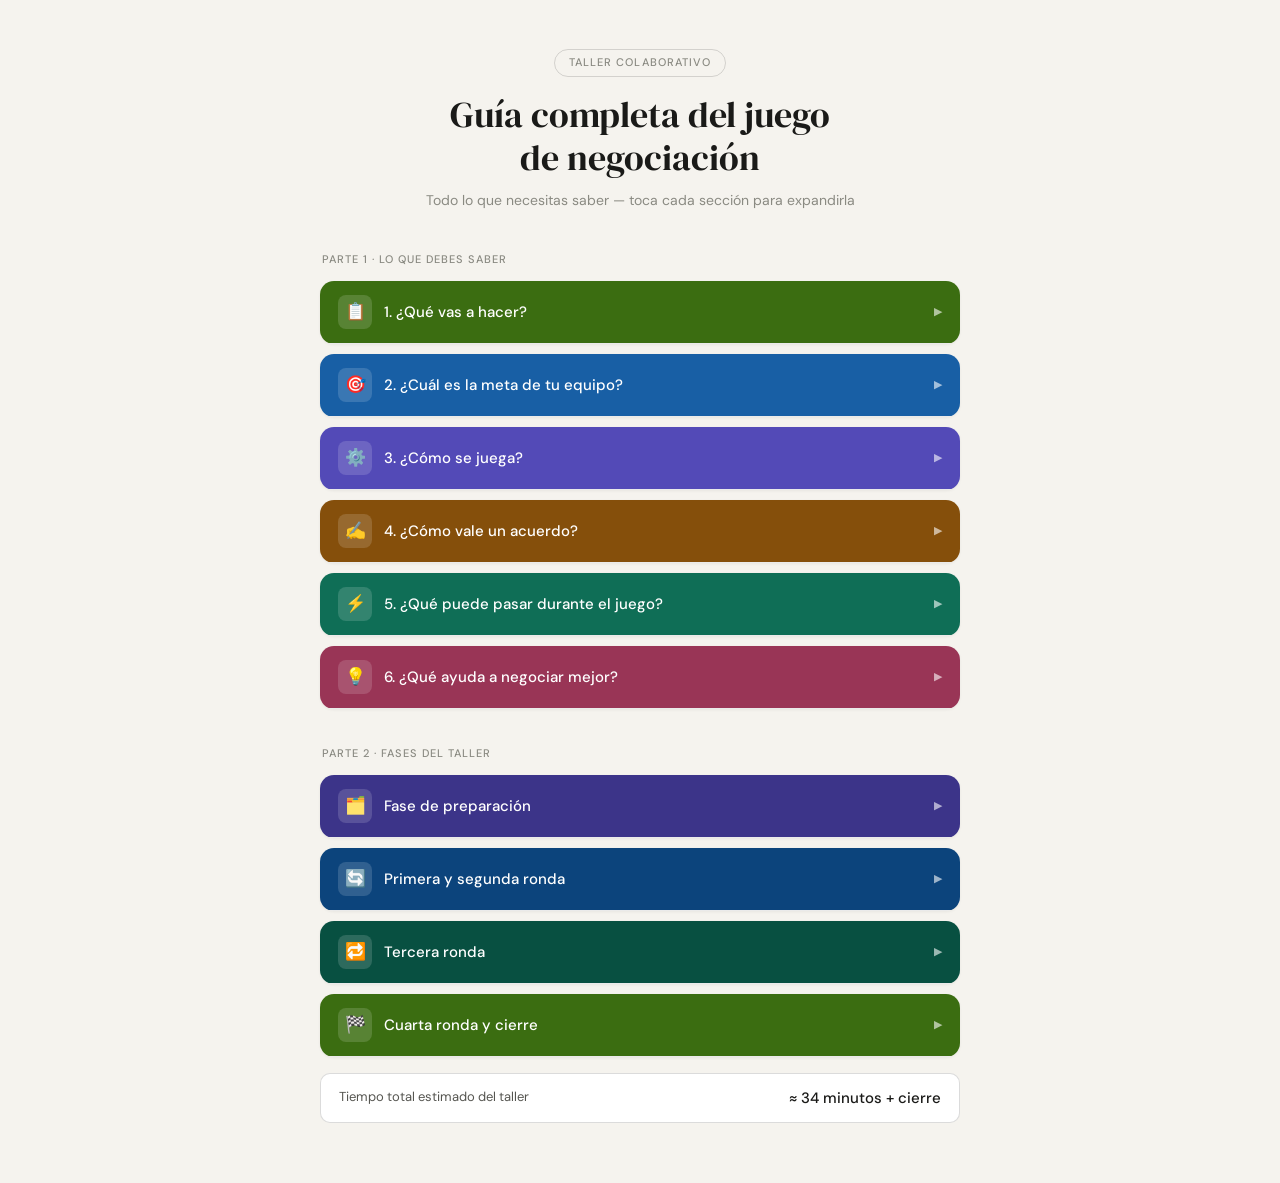
==== index.html @ 344750a6 "Initial commit" ====
<!DOCTYPE html>
<html lang="es">
<head>
  <meta charset="UTF-8" />
  <meta name="viewport" content="width=device-width, initial-scale=1.0" />
  <title>Guía de Negociación Colaborativa</title>
  <link rel="stylesheet" href="style.css" />
</head>
<body>

  <div class="wrap">

    <div class="header">
      <div class="header-tag">Taller colaborativo</div>
      <h1>Guía completa del juego<br>de negociación</h1>
      <p>Todo lo que necesitas saber — toca cada sección para expandirla</p>
    </div>

    <!-- PARTE 1 -->
    <div class="section-label">Parte 1 · Lo que debes saber</div>

    <div class="block b1">
      <div class="block-header" onclick="toggle(this)">
        <div class="icon">📋</div>
        <div class="block-title">1. ¿Qué vas a hacer?</div>
        <div class="chevron">▶</div>
      </div>
      <div class="block-body">
        <ul>
          <li>Trabajas en equipo. Cada equipo tiene <strong>un proyecto propio</strong>.</li>
          <li>Tu proyecto necesita <strong>fichas específicas</strong> para completarse.</li>
          <li>Tu misión es <strong>negociar bien</strong> para conseguir las fichas que te faltan.</li>
        </ul>
        <div class="note">Antes de salir a negociar, revisa bien tu hoja: qué proyecto tienes, qué fichas tienes, cuáles te faltan y cuáles podrías ofrecer.</div>
      </div>
    </div>

    <div class="block b2">
      <div class="block-header" onclick="toggle(this)">
        <div class="icon">🎯</div>
        <div class="block-title">2. ¿Cuál es la meta de tu equipo?</div>
        <div class="chevron">▶</div>
      </div>
      <div class="block-body">
        <ul>
          <li>Juntar el número de fichas correctas que tu equipo necesita.</li>
          <li>Según cuántas fichas correctas tengas, puedes pedir:</li>
        </ul>
        <div class="badge-row">
          <span class="badge badge-amber">Confianza — etapa intermedia</span>
          <span class="badge badge-green">Aprobación — proyecto ejecutado</span>
        </div>
        <div class="note">Tu equipo sabe internamente cuántas fichas necesita para cada nivel. No se lo digas a otros grupos si no es necesario.</div>
      </div>
    </div>

    <div class="block b3">
      <div class="block-header" onclick="toggle(this)">
        <div class="icon">⚙️</div>
        <div class="block-title">3. ¿Cómo se juega?</div>
        <div class="chevron">▶</div>
      </div>
      <div class="block-body">
        <ul>
          <li>Solo <strong>2 personas por equipo</strong> pueden salir a negociar con otros grupos.</li>
          <li>Los demás se quedan en la mesa analizando: qué falta, qué conviene ofrecer, qué cuidar.</li>
          <li>Pueden cambiar fichas, hacer acuerdos con uno o más equipos, rechazar propuestas y volver a negociar.</li>
          <li><strong>No se puede</strong> quitar fichas sin acuerdo, ni reunir a todos los grupos a la vez.</li>
        </ul>
      </div>
    </div>

    <div class="block b4">
      <div class="block-header" onclick="toggle(this)">
        <div class="icon">✍️</div>
        <div class="block-title">4. ¿Cómo vale un acuerdo?</div>
        <div class="chevron">▶</div>
      </div>
      <div class="block-body">
        <ul>
          <li>Un acuerdo solo vale si está <strong>escrito en la tarjeta de acuerdo</strong>.</li>
          <li>La tarjeta debe decir: qué da un grupo, qué da el otro, y llevar la <strong>firma de ambos</strong>.</li>
          <li>Si no está escrito y firmado, <strong>no tiene validez</strong>.</li>
        </ul>
        <div class="note">Las tarjetas de acuerdo ya están impresas. Úsalas para registrar cada intercambio.</div>
      </div>
    </div>

    <div class="block b5">
      <div class="block-header" onclick="toggle(this)">
        <div class="icon">⚡</div>
        <div class="block-title">5. ¿Qué puede pasar durante el juego?</div>
        <div class="chevron">▶</div>
      </div>
      <div class="block-body">
        <ul>
          <li>Pueden aparecer <strong>eventos inesperados</strong> que afectan a los equipos.</li>
          <li>Algunos eventos <strong>suman fichas</strong>, otros <strong>las quitan</strong>.</li>
          <li>Cuando ocurra un evento, el moderador lo anunciará y deberán adaptarse.</li>
        </ul>
        <div class="note">Los eventos son parte del juego. Mantén la calma y reajusta tu estrategia cuando aparezcan.</div>
      </div>
    </div>

    <div class="block b6">
      <div class="block-header" onclick="toggle(this)">
        <div class="icon">💡</div>
        <div class="block-title">6. ¿Qué ayuda a negociar mejor?</div>
        <div class="chevron">▶</div>
      </div>
      <div class="block-body">
        <ul>
          <li><strong>Escuchar bien</strong> antes de hablar.</li>
          <li><strong>Pensar antes de negociar</strong>: ¿qué necesitas realmente? ¿qué puedes ofrecer?</li>
          <li>Ofrecer algo que le <strong>sirva al otro equipo</strong>, no solo lo que te sobra.</li>
          <li>Cuidar tus recursos más valiosos — no todo debe entregarse rápido.</li>
          <li>Buscar acuerdos donde <strong>ambos ganen</strong>.</li>
          <li>Pensar no solo en tu proyecto, sino en <strong>algo más grande</strong>.</li>
        </ul>
        <div class="note">Una buena negociación abre alianzas. Una mala puede dejarte sin fuerza justo cuando más la necesitas.</div>
      </div>
    </div>

    <!-- PARTE 2 -->
    <div class="section-label top-gap">Parte 2 · Fases del taller</div>

    <div class="block f1">
      <div class="block-header" onclick="toggle(this)">
        <div class="icon">🗂️</div>
        <div class="block-title">Fase de preparación</div>
        <div class="chevron">▶</div>
      </div>
      <div class="block-body">
        <div class="timeline">
          <div class="step step-prep">
            <div class="step-dot"></div>
            <div class="step-row"><span class="step-name">Paso 1 · Lectura y conteo</span><span class="step-time">4 min</span></div>
            <div class="step-desc">Revisa tu caso, tus fichas, lo que te falta y lo que puedes mover.</div>
          </div>
        </div>
        <div class="note">No salgas a negociar sin tener claro qué tienes y qué necesitas. Este momento define tu estrategia.</div>
      </div>
    </div>

    <div class="block f2">
      <div class="block-header" onclick="toggle(this)">
        <div class="icon">🔄</div>
        <div class="block-title">Primera y segunda ronda</div>
        <div class="chevron">▶</div>
      </div>
      <div class="block-body">
        <div class="timeline">
          <div class="step step-neg">
            <div class="step-dot"></div>
            <div class="step-row"><span class="step-name">Paso 2 · Primera ronda de negociación</span><span class="step-time">8 min</span></div>
            <div class="step-desc">Sal a negociar, haz acuerdos, consigue fichas.</div>
          </div>
          <div class="step step-eval">
            <div class="step-dot"></div>
            <div class="step-row"><span class="step-name">Paso 3 · Evaluación de estrategias</span><span class="step-time">3 min</span></div>
            <div class="step-desc">Revisa con tu equipo qué funcionó y qué ajustar.</div>
          </div>
          <div class="step step-neg">
            <div class="step-dot"></div>
            <div class="step-row"><span class="step-name">Paso 4 · Segunda ronda de negociación</span><span class="step-time">6 min</span></div>
            <div class="step-desc">Aplica lo aprendido, busca nuevos acuerdos.</div>
          </div>
          <div class="step step-eval">
            <div class="step-dot"></div>
            <div class="step-row"><span class="step-name">Paso 5 · Evaluación de estrategias</span><span class="step-time">2 min</span></div>
            <div class="step-desc">¿Qué cambió? ¿Qué sigue siendo un obstáculo?</div>
          </div>
        </div>
        <div class="note">Cada pausa de evaluación es clave — no la omitas. Es donde tu equipo decide cómo seguir.</div>
      </div>
    </div>

    <div class="block f3">
      <div class="block-header" onclick="toggle(this)">
        <div class="icon">🔁</div>
        <div class="block-title">Tercera ronda</div>
        <div class="chevron">▶</div>
      </div>
      <div class="block-body">
        <div class="timeline">
          <div class="step step-neg">
            <div class="step-dot"></div>
            <div class="step-row"><span class="step-name">Paso 7 · Tercera ronda de negociación</span><span class="step-time">5 min</span></div>
            <div class="step-desc">Ronda de ajuste — corrige, completa, cierra pendientes.</div>
          </div>
          <div class="step step-eval">
            <div class="step-dot"></div>
            <div class="step-row"><span class="step-name">Paso 8 · Evaluación de estrategias</span><span class="step-time">2 min</span></div>
            <div class="step-desc">¿Qué tan cerca estás de la meta? ¿Qué le falta al conjunto?</div>
          </div>
        </div>
      </div>
    </div>

    <div class="block f4">
      <div class="block-header" onclick="toggle(this)">
        <div class="icon">🏁</div>
        <div class="block-title">Cuarta ronda y cierre</div>
        <div class="chevron">▶</div>
      </div>
      <div class="block-body">
        <div class="timeline">
          <div class="step step-neg">
            <div class="step-dot"></div>
            <div class="step-row"><span class="step-name">Paso 9 · Cuarta ronda de negociación</span><span class="step-time">4 min</span></div>
            <div class="step-desc">Última oportunidad para cerrar acuerdos y completar fichas.</div>
          </div>
          <div class="step step-cierre">
            <div class="step-dot"></div>
            <div class="step-row"><span class="step-name">Paso 11 · Cierre</span><span class="step-time">—</span></div>
            <div class="step-desc">Se revela el resultado de todos los equipos y el objetivo final.</div>
          </div>
        </div>
        <div class="note">En el cierre se descubre si el resultado es individual o colectivo. Prepárate para reflexionar sobre cómo negociaste.</div>
      </div>
    </div>

    <div class="total-bar">
      <span class="total-label">Tiempo total estimado del taller</span>
      <span class="total-val">≈ 34 minutos + cierre</span>
    </div>

  </div>

  <script src="script.js"></script>
</body>
</html>
---- style.css ----
/* =============================================
   GUÍA DE NEGOCIACIÓN COLABORATIVA — styles
   ============================================= */

@import url('https://fonts.googleapis.com/css2?family=DM+Sans:wght@400;500&family=DM+Serif+Display&display=swap');

*, *::before, *::after {
  box-sizing: border-box;
  margin: 0;
  padding: 0;
}

:root {
  --bg:          #f5f3ee;
  --surface:     #ffffff;
  --border:      rgba(0,0,0,0.08);
  --border-mid:  rgba(0,0,0,0.14);
  --text-primary:#1a1a18;
  --text-secondary:#555550;
  --text-muted:  #8a8a82;
  --radius-lg:   14px;
  --radius-md:   10px;
  --font-body:   'DM Sans', sans-serif;
  --font-display:'DM Serif Display', serif;
}

@media (prefers-color-scheme: dark) {
  :root {
    --bg:           #18181A;
    --surface:      #222224;
    --border:       rgba(255,255,255,0.08);
    --border-mid:   rgba(255,255,255,0.14);
    --text-primary: #f0ede8;
    --text-secondary:#aaa9a0;
    --text-muted:   #666660;
  }
}

body {
  font-family: var(--font-body);
  background: var(--bg);
  color: var(--text-primary);
  font-size: 16px;
  line-height: 1.6;
  min-height: 100vh;
}

/* ── Layout ── */
.wrap {
  max-width: 680px;
  margin: 0 auto;
  padding: 48px 20px 60px;
}

/* ── Header ── */
.header {
  text-align: center;
  margin-bottom: 40px;
}

.header-tag {
  display: inline-block;
  font-size: 11px;
  font-weight: 500;
  letter-spacing: .1em;
  text-transform: uppercase;
  color: var(--text-muted);
  border: 1px solid var(--border-mid);
  border-radius: 999px;
  padding: 4px 14px;
  margin-bottom: 16px;
}

.header h1 {
  font-family: var(--font-display);
  font-size: clamp(26px, 5vw, 36px);
  font-weight: 400;
  color: var(--text-primary);
  line-height: 1.2;
  margin-bottom: 10px;
}

.header p {
  font-size: 14px;
  color: var(--text-muted);
}

/* ── Section label ── */
.section-label {
  font-size: 11px;
  font-weight: 500;
  text-transform: uppercase;
  letter-spacing: .09em;
  color: var(--text-muted);
  margin: 0 0 12px 2px;
}

.section-label.top-gap {
  margin-top: 36px;
}

/* ── Accordion block ── */
.block {
  margin-bottom: 10px;
  border-radius: var(--radius-lg);
  overflow: hidden;
  box-shadow: 0 1px 3px rgba(0,0,0,0.06);
}

.block-header {
  display: flex;
  align-items: center;
  gap: 12px;
  padding: 14px 18px;
  cursor: pointer;
  user-select: none;
  transition: opacity .15s;
}

.block-header:hover {
  opacity: .9;
}

.icon {
  width: 34px;
  height: 34px;
  border-radius: 8px;
  background: rgba(255,255,255,0.15);
  display: flex;
  align-items: center;
  justify-content: center;
  font-size: 17px;
  flex-shrink: 0;
}

.block-title {
  font-size: 15px;
  font-weight: 500;
  color: #fff;
  flex: 1;
}

.chevron {
  font-size: 11px;
  color: rgba(255,255,255,0.6);
  transition: transform .25s ease;
}

.chevron.open {
  transform: rotate(90deg);
}

/* ── Body ── */
.block-body {
  background: var(--surface);
  border: 1px solid var(--border);
  border-top: none;
  border-radius: 0 0 var(--radius-lg) var(--radius-lg);
  max-height: 0;
  overflow: hidden;
  transition: max-height .38s ease, padding .25s;
  padding: 0 18px;
}

.block-body.open {
  max-height: 700px;
  padding: 16px 18px 18px;
}

.block-body ul {
  padding-left: 18px;
}

.block-body li {
  font-size: 14px;
  color: var(--text-secondary);
  line-height: 1.75;
  margin-bottom: 2px;
}

.block-body li strong {
  color: var(--text-primary);
  font-weight: 500;
}

/* ── Note ── */
.note {
  font-size: 12.5px;
  line-height: 1.6;
  margin-top: 12px;
  padding: 9px 13px;
  border-radius: 8px;
  border-left: 3px solid;
}

/* ── Badges ── */
.badge-row {
  display: flex;
  flex-wrap: wrap;
  gap: 8px;
  margin-top: 10px;
}

.badge {
  font-size: 12px;
  font-weight: 500;
  padding: 5px 13px;
  border-radius: 999px;
}

.badge-amber { background: #FAC775; color: #633806; }
.badge-green  { background: #C0DD97; color: #27500A; }

@media (prefers-color-scheme: dark) {
  .badge-amber { background: #633806; color: #FAC775; }
  .badge-green  { background: #27500A; color: #C0DD97; }
}

/* ── Timeline ── */
.timeline {
  position: relative;
  padding-left: 28px;
  margin-top: 4px;
}

.timeline::before {
  content: '';
  position: absolute;
  left: 8px;
  top: 6px;
  bottom: 6px;
  width: 2px;
  background: var(--border-mid);
  border-radius: 2px;
}

.step {
  position: relative;
  margin-bottom: 12px;
}

.step:last-child {
  margin-bottom: 0;
}

.step-dot {
  position: absolute;
  left: -24px;
  top: 6px;
  width: 10px;
  height: 10px;
  border-radius: 50%;
}

.step-row {
  display: flex;
  align-items: baseline;
  justify-content: space-between;
  gap: 8px;
}

.step-name {
  font-size: 14px;
  font-weight: 500;
  color: var(--text-primary);
}

.step-time {
  font-size: 12px;
  color: var(--text-muted);
  white-space: nowrap;
  flex-shrink: 0;
}

.step-desc {
  font-size: 12.5px;
  color: var(--text-secondary);
  margin-top: 2px;
  line-height: 1.5;
}

.step-neg   .step-dot { background: #378ADD; }
.step-eval  .step-dot { background: #1D9E75; }
.step-prep  .step-dot { background: #EF9F27; }
.step-cierre .step-dot { background: #E24B4A; }

/* ── Total bar ── */
.total-bar {
  display: flex;
  justify-content: space-between;
  align-items: center;
  margin-top: 16px;
  padding: 12px 18px;
  border-radius: var(--radius-md);
  background: var(--surface);
  border: 1px solid var(--border-mid);
}

.total-label {
  font-size: 13px;
  color: var(--text-secondary);
}

.total-val {
  font-size: 15px;
  font-weight: 500;
  color: var(--text-primary);
}

/* ==============================
   COLORES POR BLOQUE — Parte 1
   ============================== */
.b1 .block-header { background: #3B6D11; }
.b1 .note { border-color: #639922; background: #EAF3DE; color: #27500A; }

.b2 .block-header { background: #185FA5; }
.b2 .note { border-color: #378ADD; background: #E6F1FB; color: #0C447C; }

.b3 .block-header { background: #534AB7; }
.b3 .note { border-color: #7F77DD; background: #EEEDFE; color: #3C3489; }

.b4 .block-header { background: #854F0B; }
.b4 .note { border-color: #EF9F27; background: #FAEEDA; color: #633806; }

.b5 .block-header { background: #0F6E56; }
.b5 .note { border-color: #1D9E75; background: #E1F5EE; color: #085041; }

.b6 .block-header { background: #993556; }
.b6 .note { border-color: #D4537E; background: #FBEAF0; color: #72243E; }

/* ==============================
   COLORES POR BLOQUE — Parte 2
   ============================== */
.f1 .block-header { background: #3C3489; }
.f1 .note { border-color: #AFA9EC; background: #EEEDFE; color: #3C3489; }

.f2 .block-header { background: #0C447C; }
.f2 .note { border-color: #85B7EB; background: #E6F1FB; color: #0C447C; }

.f3 .block-header { background: #085041; }
.f3 .note { border-color: #5DCAA5; background: #E1F5EE; color: #085041; }

.f4 .block-header { background: #3B6D11; }
.f4 .note { border-color: #97C459; background: #EAF3DE; color: #27500A; }

/* ── Dark mode overrides para notas ── */
@media (prefers-color-scheme: dark) {
  .b1 .note { background: #173404; color: #C0DD97; border-color: #97C459; }
  .b2 .note { background: #042C53; color: #B5D4F4; border-color: #85B7EB; }
  .b3 .note { background: #26215C; color: #CECBF6; border-color: #AFA9EC; }
  .b4 .note { background: #412402; color: #FAC775; border-color: #EF9F27; }
  .b5 .note { background: #04342C; color: #9FE1CB; border-color: #5DCAA5; }
  .b6 .note { background: #4B1528; color: #F4C0D1; border-color: #ED93B1; }
  .f1 .note { background: #26215C; color: #CECBF6; border-color: #AFA9EC; }
  .f2 .note { background: #042C53; color: #B5D4F4; border-color: #85B7EB; }
  .f3 .note { background: #04342C; color: #9FE1CB; border-color: #5DCAA5; }
  .f4 .note { background: #173404; color: #C0DD97; border-color: #97C459; }
}

/* ── Responsive ── */
@media (max-width: 480px) {
  .wrap { padding: 32px 14px 48px; }
  .block-title { font-size: 14px; }
  .step-name { font-size: 13px; }
  .total-bar { flex-direction: column; gap: 4px; text-align: center; }
}
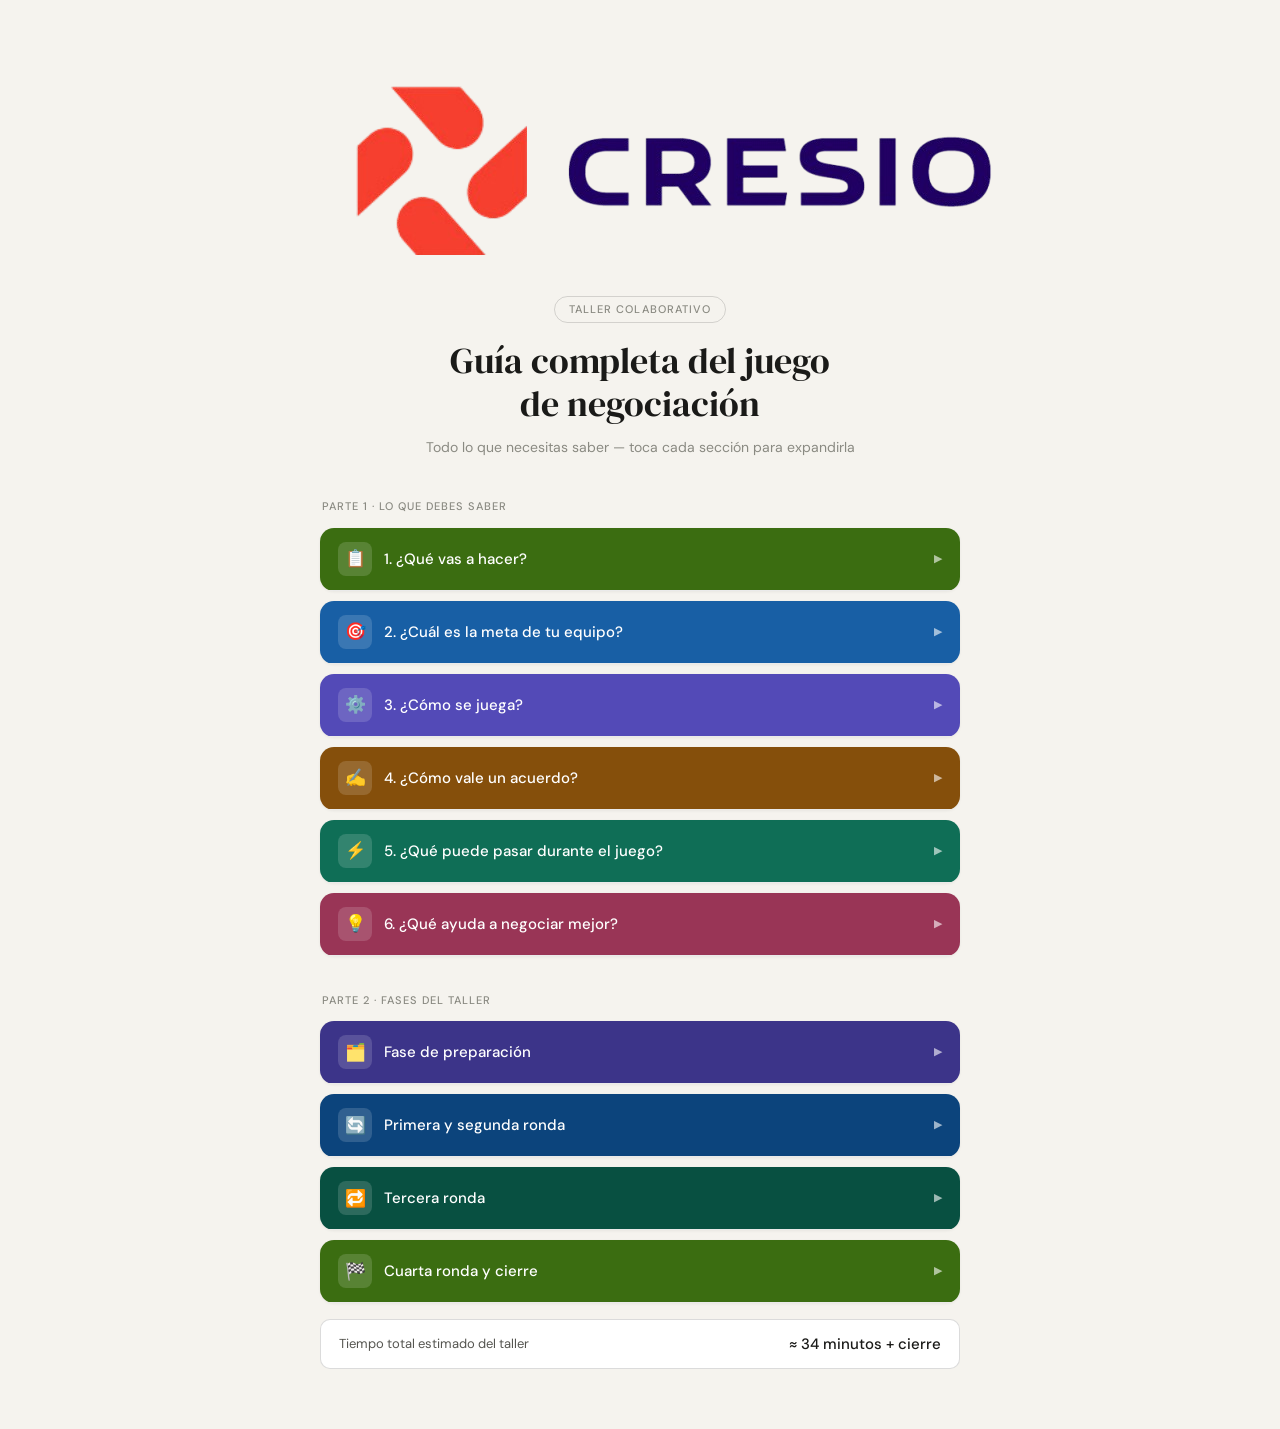
==== commit 83236b6a: "Update index.html" ====
--- a/index.html
+++ b/index.html
@@ -11,6 +11,7 @@
   <div class="wrap">
 
     <div class="header">
+      <img src="LogoCresioPng.png" alt="Logo" class="logo" />
       <div class="header-tag">Taller colaborativo</div>
       <h1>Guía completa del juego<br>de negociación</h1>
       <p>Todo lo que necesitas saber — toca cada sección para expandirla</p>
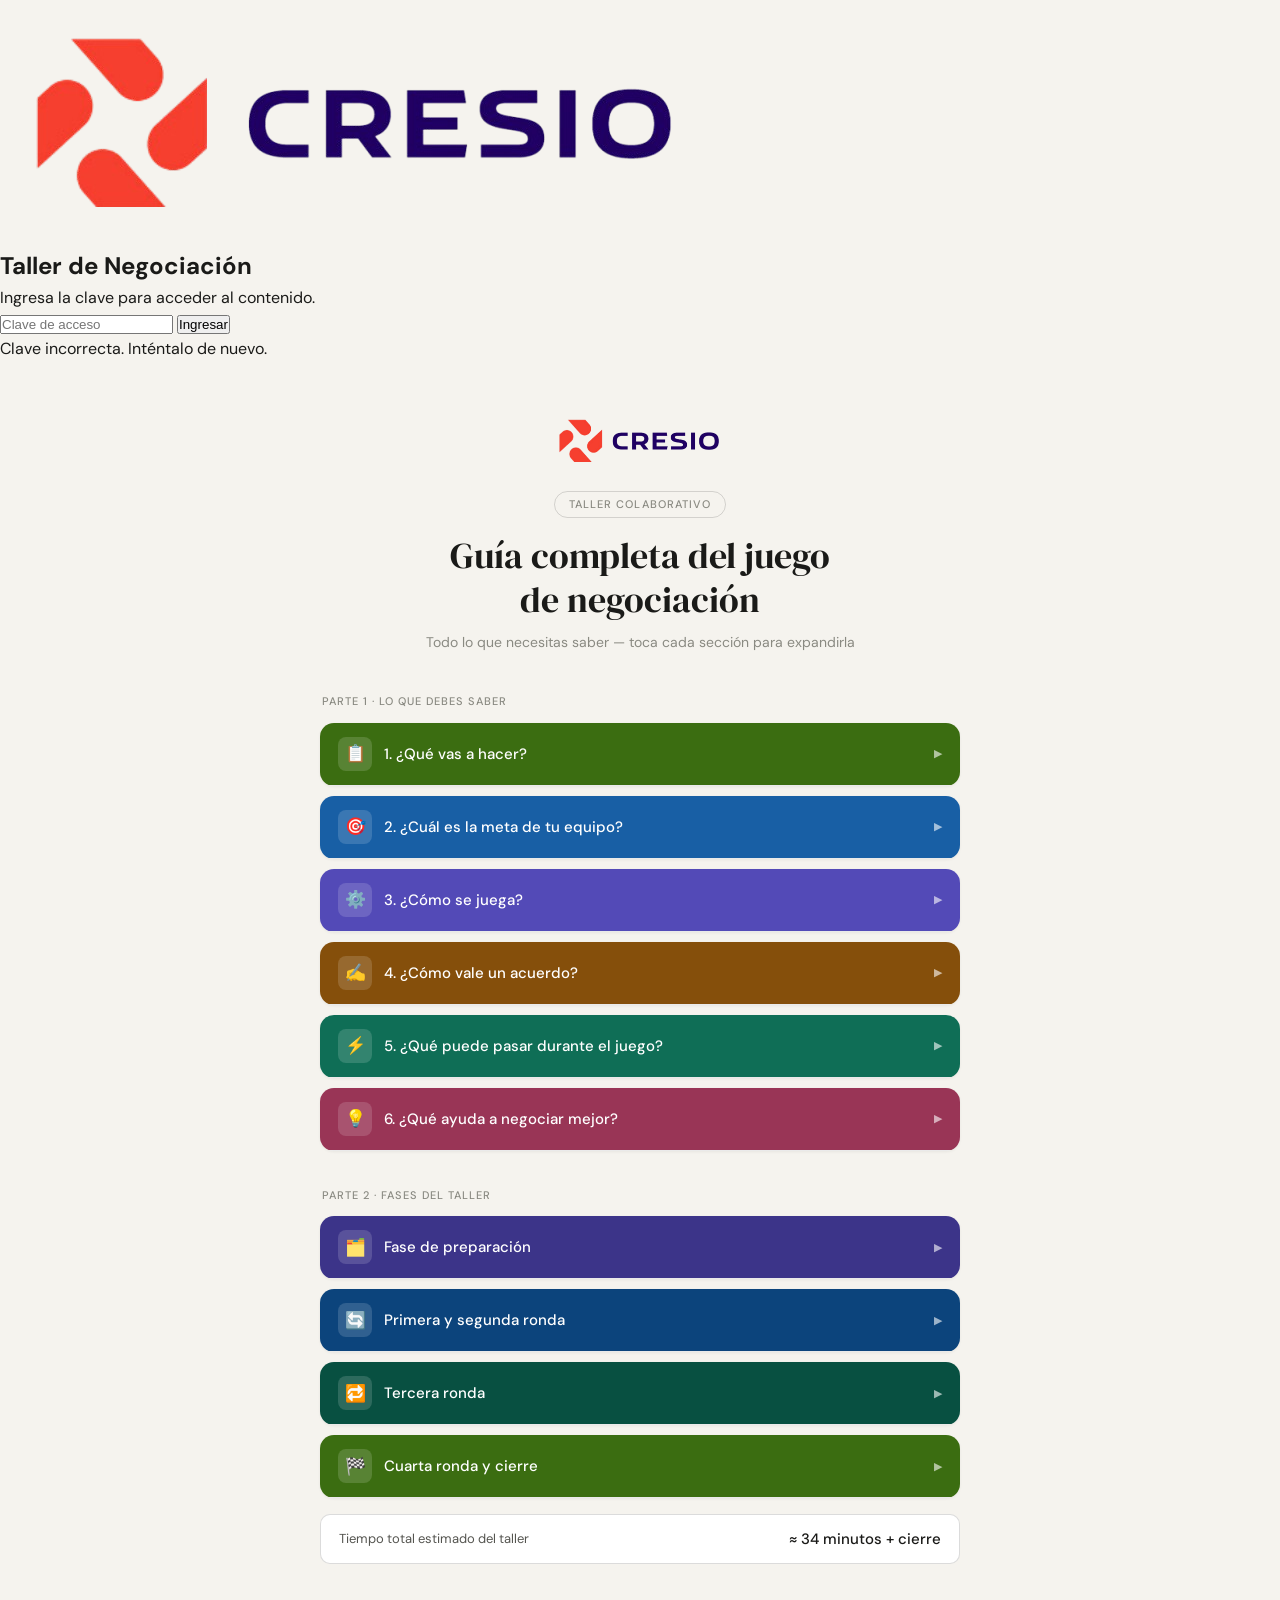
==== commit 36489b7d: "Update index.html" ====
--- a/index.html
+++ b/index.html
@@ -3,231 +3,284 @@
 <head>
   <meta charset="UTF-8" />
   <meta name="viewport" content="width=device-width, initial-scale=1.0" />
-  <title>Guía de Negociación Colaborativa</title>
+  <title>Guía del Taller — Cresio</title>
   <link rel="stylesheet" href="style.css" />
 </head>
 <body>
 
-  <div class="wrap">
-
-    <div class="header">
-      <img src="LogoCresioPng.png" alt="Logo" class="logo" />
-      <div class="header-tag">Taller colaborativo</div>
-      <h1>Guía completa del juego<br>de negociación</h1>
-      <p>Todo lo que necesitas saber — toca cada sección para expandirla</p>
+  <!-- ── Pantalla de acceso ── -->
+  <div id="acceso-screen">
+    <div class="acceso-box">
+      <div class="acceso-logo-wrap">
+        <img src="LogoCresioPng.png" alt="Cresio" class="acceso-logo" />
+      </div>
+      <h2>Taller de Negociación</h2>
+      <p>Ingresa la clave para acceder al contenido.</p>
+      <input type="password" id="acceso-pwd" placeholder="Clave de acceso"
+             onkeydown="if(event.key==='Enter') verificarAcceso()" />
+      <button onclick="verificarAcceso()">Ingresar</button>
+      <div id="acceso-error" class="acceso-error hidden">Clave incorrecta. Inténtalo de nuevo.</div>
     </div>
-
-    <!-- PARTE 1 -->
-    <div class="section-label">Parte 1 · Lo que debes saber</div>
-
-    <div class="block b1">
-      <div class="block-header" onclick="toggle(this)">
-        <div class="icon">📋</div>
-        <div class="block-title">1. ¿Qué vas a hacer?</div>
-        <div class="chevron">▶</div>
-      </div>
-      <div class="block-body">
-        <ul>
-          <li>Trabajas en equipo. Cada equipo tiene <strong>un proyecto propio</strong>.</li>
-          <li>Tu proyecto necesita <strong>fichas específicas</strong> para completarse.</li>
-          <li>Tu misión es <strong>negociar bien</strong> para conseguir las fichas que te faltan.</li>
-        </ul>
-        <div class="note">Antes de salir a negociar, revisa bien tu hoja: qué proyecto tienes, qué fichas tienes, cuáles te faltan y cuáles podrías ofrecer.</div>
-      </div>
+  </div>
+
+  <!-- ── Contenido principal (oculto hasta validar) ── -->
+  <div id="contenido-principal" class="hidden">
+
+    <div class="wrap">
+
+      <div class="header">
+        <img src="LogoCresioPng.png" alt="Logo" class="logo" onerror="this.style.display='none'" />
+        <div class="header-tag">Taller colaborativo</div>
+        <h1>Guía completa del juego<br>de negociación</h1>
+        <p>Todo lo que necesitas saber — toca cada sección para expandirla</p>
+      </div>
+
+      <!-- PARTE 1 -->
+      <div class="section-label">Parte 1 · Lo que debes saber</div>
+
+      <div class="block b1">
+        <div class="block-header" onclick="toggle(this)">
+          <div class="icon">📋</div>
+          <div class="block-title">1. ¿Qué vas a hacer?</div>
+          <div class="chevron">▶</div>
+        </div>
+        <div class="block-body">
+          <ul>
+            <li>Trabajas en equipo. Cada equipo tiene <strong>un proyecto propio</strong>.</li>
+            <li>Tu proyecto necesita <strong>fichas específicas</strong> para completarse.</li>
+            <li>Tu misión es <strong>negociar bien</strong> para conseguir las fichas que te faltan.</li>
+          </ul>
+          <div class="note">Antes de salir a negociar, revisa bien tu hoja: qué proyecto tienes, qué fichas tienes, cuáles te faltan y cuáles podrías ofrecer.</div>
+        </div>
+      </div>
+
+      <div class="block b2">
+        <div class="block-header" onclick="toggle(this)">
+          <div class="icon">🎯</div>
+          <div class="block-title">2. ¿Cuál es la meta de tu equipo?</div>
+          <div class="chevron">▶</div>
+        </div>
+        <div class="block-body">
+          <ul>
+            <li>Juntar el número de fichas correctas que tu equipo necesita.</li>
+            <li>Según cuántas fichas correctas tengas, puedes pedir:</li>
+          </ul>
+          <div class="badge-row">
+            <span class="badge badge-amber">Confianza — etapa intermedia</span>
+            <span class="badge badge-green">Aprobación — proyecto ejecutado</span>
+          </div>
+          <div class="note">Tu equipo sabe internamente cuántas fichas necesita para cada nivel. No se lo digas a otros grupos si no es necesario.</div>
+        </div>
+      </div>
+
+      <div class="block b3">
+        <div class="block-header" onclick="toggle(this)">
+          <div class="icon">⚙️</div>
+          <div class="block-title">3. ¿Cómo se juega?</div>
+          <div class="chevron">▶</div>
+        </div>
+        <div class="block-body">
+          <ul>
+            <li>Solo <strong>2 personas por equipo</strong> pueden salir a negociar con otros grupos.</li>
+            <li>Los demás se quedan en la mesa analizando: qué falta, qué conviene ofrecer, qué cuidar.</li>
+            <li>Pueden cambiar fichas, hacer acuerdos con uno o más equipos, rechazar propuestas y volver a negociar.</li>
+            <li><strong>No se puede</strong> quitar fichas sin acuerdo, ni reunir a todos los grupos a la vez.</li>
+          </ul>
+        </div>
+      </div>
+
+      <div class="block b4">
+        <div class="block-header" onclick="toggle(this)">
+          <div class="icon">✍️</div>
+          <div class="block-title">4. ¿Cómo vale un acuerdo?</div>
+          <div class="chevron">▶</div>
+        </div>
+        <div class="block-body">
+          <ul>
+            <li>Un acuerdo solo vale si está <strong>escrito en la tarjeta de acuerdo</strong>.</li>
+            <li>La tarjeta debe decir: qué da un grupo, qué da el otro, y llevar la <strong>firma de ambos</strong>.</li>
+            <li>Si no está escrito y firmado, <strong>no tiene validez</strong>.</li>
+          </ul>
+          <div class="note">Las tarjetas de acuerdo ya están impresas. Úsalas para registrar cada intercambio.</div>
+        </div>
+      </div>
+
+      <div class="block b5">
+        <div class="block-header" onclick="toggle(this)">
+          <div class="icon">⚡</div>
+          <div class="block-title">5. ¿Qué puede pasar durante el juego?</div>
+          <div class="chevron">▶</div>
+        </div>
+        <div class="block-body">
+          <ul>
+            <li>Pueden aparecer <strong>eventos inesperados</strong> que afectan a los equipos.</li>
+            <li>Algunos eventos <strong>suman fichas</strong>, otros <strong>las quitan</strong>.</li>
+            <li>Cuando ocurra un evento, el moderador lo anunciará y deberán adaptarse.</li>
+          </ul>
+          <div class="note">Los eventos son parte del juego. Mantén la calma y reajusta tu estrategia cuando aparezcan.</div>
+        </div>
+      </div>
+
+      <div class="block b6">
+        <div class="block-header" onclick="toggle(this)">
+          <div class="icon">💡</div>
+          <div class="block-title">6. ¿Qué ayuda a negociar mejor?</div>
+          <div class="chevron">▶</div>
+        </div>
+        <div class="block-body">
+          <ul>
+            <li><strong>Escuchar bien</strong> antes de hablar.</li>
+            <li><strong>Pensar antes de negociar</strong>: ¿qué necesitas realmente? ¿qué puedes ofrecer?</li>
+            <li>Ofrecer algo que le <strong>sirva al otro equipo</strong>, no solo lo que te sobra.</li>
+            <li>Cuidar tus recursos más valiosos — no todo debe entregarse rápido.</li>
+            <li>Buscar acuerdos donde <strong>ambos ganen</strong>.</li>
+            <li>Pensar no solo en tu proyecto, sino en <strong>algo más grande</strong>.</li>
+          </ul>
+          <div class="note">Una buena negociación abre alianzas. Una mala puede dejarte sin fuerza justo cuando más la necesitas.</div>
+        </div>
+      </div>
+
+      <!-- PARTE 2 -->
+      <div class="section-label top-gap">Parte 2 · Fases del taller</div>
+
+      <div class="block f1">
+        <div class="block-header" onclick="toggle(this)">
+          <div class="icon">🗂️</div>
+          <div class="block-title">Fase de preparación</div>
+          <div class="chevron">▶</div>
+        </div>
+        <div class="block-body">
+          <div class="timeline">
+            <div class="step step-prep">
+              <div class="step-dot"></div>
+              <div class="step-row"><span class="step-name">Paso 1 · Lectura y conteo</span><span class="step-time">4 min</span></div>
+              <div class="step-desc">Revisa tu caso, tus fichas, lo que te falta y lo que puedes mover.</div>
+            </div>
+          </div>
+          <div class="note">No salgas a negociar sin tener claro qué tienes y qué necesitas. Este momento define tu estrategia.</div>
+        </div>
+      </div>
+
+      <div class="block f2">
+        <div class="block-header" onclick="toggle(this)">
+          <div class="icon">🔄</div>
+          <div class="block-title">Primera y segunda ronda</div>
+          <div class="chevron">▶</div>
+        </div>
+        <div class="block-body">
+          <div class="timeline">
+            <div class="step step-neg">
+              <div class="step-dot"></div>
+              <div class="step-row"><span class="step-name">Paso 2 · Primera ronda de negociación</span><span class="step-time">8 min</span></div>
+              <div class="step-desc">Sal a negociar, haz acuerdos, consigue fichas.</div>
+            </div>
+            <div class="step step-eval">
+              <div class="step-dot"></div>
+              <div class="step-row"><span class="step-name">Paso 3 · Evaluación de estrategias</span><span class="step-time">3 min</span></div>
+              <div class="step-desc">Revisa con tu equipo qué funcionó y qué ajustar.</div>
+            </div>
+            <div class="step step-neg">
+              <div class="step-dot"></div>
+              <div class="step-row"><span class="step-name">Paso 4 · Segunda ronda de negociación</span><span class="step-time">6 min</span></div>
+              <div class="step-desc">Aplica lo aprendido, busca nuevos acuerdos.</div>
+            </div>
+            <div class="step step-eval">
+              <div class="step-dot"></div>
+              <div class="step-row"><span class="step-name">Paso 5 · Evaluación de estrategias</span><span class="step-time">2 min</span></div>
+              <div class="step-desc">¿Qué cambió? ¿Qué sigue siendo un obstáculo?</div>
+            </div>
+          </div>
+          <div class="note">Cada pausa de evaluación es clave — no la omitas. Es donde tu equipo decide cómo seguir.</div>
+        </div>
+      </div>
+
+      <div class="block f3">
+        <div class="block-header" onclick="toggle(this)">
+          <div class="icon">🔁</div>
+          <div class="block-title">Tercera ronda</div>
+          <div class="chevron">▶</div>
+        </div>
+        <div class="block-body">
+          <div class="timeline">
+            <div class="step step-neg">
+              <div class="step-dot"></div>
+              <div class="step-row"><span class="step-name">Paso 7 · Tercera ronda de negociación</span><span class="step-time">5 min</span></div>
+              <div class="step-desc">Ronda de ajuste — corrige, completa, cierra pendientes.</div>
+            </div>
+            <div class="step step-eval">
+              <div class="step-dot"></div>
+              <div class="step-row"><span class="step-name">Paso 8 · Evaluación de estrategias</span><span class="step-time">2 min</span></div>
+              <div class="step-desc">¿Qué tan cerca estás de la meta? ¿Qué le falta al conjunto?</div>
+            </div>
+          </div>
+        </div>
+      </div>
+
+      <div class="block f4">
+        <div class="block-header" onclick="toggle(this)">
+          <div class="icon">🏁</div>
+          <div class="block-title">Cuarta ronda y cierre</div>
+          <div class="chevron">▶</div>
+        </div>
+        <div class="block-body">
+          <div class="timeline">
+            <div class="step step-neg">
+              <div class="step-dot"></div>
+              <div class="step-row"><span class="step-name">Paso 9 · Cuarta ronda de negociación</span><span class="step-time">4 min</span></div>
+              <div class="step-desc">Última oportunidad para cerrar acuerdos y completar fichas.</div>
+            </div>
+            <div class="step step-cierre">
+              <div class="step-dot"></div>
+              <div class="step-row"><span class="step-name">Paso 11 · Cierre</span><span class="step-time">—</span></div>
+              <div class="step-desc">Se revela el resultado de todos los equipos y el objetivo final.</div>
+            </div>
+          </div>
+          <div class="note">En el cierre se descubre si el resultado es individual o colectivo. Prepárate para reflexionar sobre cómo negociaste.</div>
+        </div>
+      </div>
+
+      <div class="total-bar">
+        <span class="total-label">Tiempo total estimado del taller</span>
+        <span class="total-val">≈ 34 minutos + cierre</span>
+      </div>
+
     </div>
-
-    <div class="block b2">
-      <div class="block-header" onclick="toggle(this)">
-        <div class="icon">🎯</div>
-        <div class="block-title">2. ¿Cuál es la meta de tu equipo?</div>
-        <div class="chevron">▶</div>
-      </div>
-      <div class="block-body">
-        <ul>
-          <li>Juntar el número de fichas correctas que tu equipo necesita.</li>
-          <li>Según cuántas fichas correctas tengas, puedes pedir:</li>
-        </ul>
-        <div class="badge-row">
-          <span class="badge badge-amber">Confianza — etapa intermedia</span>
-          <span class="badge badge-green">Aprobación — proyecto ejecutado</span>
-        </div>
-        <div class="note">Tu equipo sabe internamente cuántas fichas necesita para cada nivel. No se lo digas a otros grupos si no es necesario.</div>
-      </div>
-    </div>
-
-    <div class="block b3">
-      <div class="block-header" onclick="toggle(this)">
-        <div class="icon">⚙️</div>
-        <div class="block-title">3. ¿Cómo se juega?</div>
-        <div class="chevron">▶</div>
-      </div>
-      <div class="block-body">
-        <ul>
-          <li>Solo <strong>2 personas por equipo</strong> pueden salir a negociar con otros grupos.</li>
-          <li>Los demás se quedan en la mesa analizando: qué falta, qué conviene ofrecer, qué cuidar.</li>
-          <li>Pueden cambiar fichas, hacer acuerdos con uno o más equipos, rechazar propuestas y volver a negociar.</li>
-          <li><strong>No se puede</strong> quitar fichas sin acuerdo, ni reunir a todos los grupos a la vez.</li>
-        </ul>
-      </div>
-    </div>
-
-    <div class="block b4">
-      <div class="block-header" onclick="toggle(this)">
-        <div class="icon">✍️</div>
-        <div class="block-title">4. ¿Cómo vale un acuerdo?</div>
-        <div class="chevron">▶</div>
-      </div>
-      <div class="block-body">
-        <ul>
-          <li>Un acuerdo solo vale si está <strong>escrito en la tarjeta de acuerdo</strong>.</li>
-          <li>La tarjeta debe decir: qué da un grupo, qué da el otro, y llevar la <strong>firma de ambos</strong>.</li>
-          <li>Si no está escrito y firmado, <strong>no tiene validez</strong>.</li>
-        </ul>
-        <div class="note">Las tarjetas de acuerdo ya están impresas. Úsalas para registrar cada intercambio.</div>
-      </div>
-    </div>
-
-    <div class="block b5">
-      <div class="block-header" onclick="toggle(this)">
-        <div class="icon">⚡</div>
-        <div class="block-title">5. ¿Qué puede pasar durante el juego?</div>
-        <div class="chevron">▶</div>
-      </div>
-      <div class="block-body">
-        <ul>
-          <li>Pueden aparecer <strong>eventos inesperados</strong> que afectan a los equipos.</li>
-          <li>Algunos eventos <strong>suman fichas</strong>, otros <strong>las quitan</strong>.</li>
-          <li>Cuando ocurra un evento, el moderador lo anunciará y deberán adaptarse.</li>
-        </ul>
-        <div class="note">Los eventos son parte del juego. Mantén la calma y reajusta tu estrategia cuando aparezcan.</div>
-      </div>
-    </div>
-
-    <div class="block b6">
-      <div class="block-header" onclick="toggle(this)">
-        <div class="icon">💡</div>
-        <div class="block-title">6. ¿Qué ayuda a negociar mejor?</div>
-        <div class="chevron">▶</div>
-      </div>
-      <div class="block-body">
-        <ul>
-          <li><strong>Escuchar bien</strong> antes de hablar.</li>
-          <li><strong>Pensar antes de negociar</strong>: ¿qué necesitas realmente? ¿qué puedes ofrecer?</li>
-          <li>Ofrecer algo que le <strong>sirva al otro equipo</strong>, no solo lo que te sobra.</li>
-          <li>Cuidar tus recursos más valiosos — no todo debe entregarse rápido.</li>
-          <li>Buscar acuerdos donde <strong>ambos ganen</strong>.</li>
-          <li>Pensar no solo en tu proyecto, sino en <strong>algo más grande</strong>.</li>
-        </ul>
-        <div class="note">Una buena negociación abre alianzas. Una mala puede dejarte sin fuerza justo cuando más la necesitas.</div>
-      </div>
-    </div>
-
-    <!-- PARTE 2 -->
-    <div class="section-label top-gap">Parte 2 · Fases del taller</div>
-
-    <div class="block f1">
-      <div class="block-header" onclick="toggle(this)">
-        <div class="icon">🗂️</div>
-        <div class="block-title">Fase de preparación</div>
-        <div class="chevron">▶</div>
-      </div>
-      <div class="block-body">
-        <div class="timeline">
-          <div class="step step-prep">
-            <div class="step-dot"></div>
-            <div class="step-row"><span class="step-name">Paso 1 · Lectura y conteo</span><span class="step-time">4 min</span></div>
-            <div class="step-desc">Revisa tu caso, tus fichas, lo que te falta y lo que puedes mover.</div>
-          </div>
-        </div>
-        <div class="note">No salgas a negociar sin tener claro qué tienes y qué necesitas. Este momento define tu estrategia.</div>
-      </div>
-    </div>
-
-    <div class="block f2">
-      <div class="block-header" onclick="toggle(this)">
-        <div class="icon">🔄</div>
-        <div class="block-title">Primera y segunda ronda</div>
-        <div class="chevron">▶</div>
-      </div>
-      <div class="block-body">
-        <div class="timeline">
-          <div class="step step-neg">
-            <div class="step-dot"></div>
-            <div class="step-row"><span class="step-name">Paso 2 · Primera ronda de negociación</span><span class="step-time">8 min</span></div>
-            <div class="step-desc">Sal a negociar, haz acuerdos, consigue fichas.</div>
-          </div>
-          <div class="step step-eval">
-            <div class="step-dot"></div>
-            <div class="step-row"><span class="step-name">Paso 3 · Evaluación de estrategias</span><span class="step-time">3 min</span></div>
-            <div class="step-desc">Revisa con tu equipo qué funcionó y qué ajustar.</div>
-          </div>
-          <div class="step step-neg">
-            <div class="step-dot"></div>
-            <div class="step-row"><span class="step-name">Paso 4 · Segunda ronda de negociación</span><span class="step-time">6 min</span></div>
-            <div class="step-desc">Aplica lo aprendido, busca nuevos acuerdos.</div>
-          </div>
-          <div class="step step-eval">
-            <div class="step-dot"></div>
-            <div class="step-row"><span class="step-name">Paso 5 · Evaluación de estrategias</span><span class="step-time">2 min</span></div>
-            <div class="step-desc">¿Qué cambió? ¿Qué sigue siendo un obstáculo?</div>
-          </div>
-        </div>
-        <div class="note">Cada pausa de evaluación es clave — no la omitas. Es donde tu equipo decide cómo seguir.</div>
-      </div>
-    </div>
-
-    <div class="block f3">
-      <div class="block-header" onclick="toggle(this)">
-        <div class="icon">🔁</div>
-        <div class="block-title">Tercera ronda</div>
-        <div class="chevron">▶</div>
-      </div>
-      <div class="block-body">
-        <div class="timeline">
-          <div class="step step-neg">
-            <div class="step-dot"></div>
-            <div class="step-row"><span class="step-name">Paso 7 · Tercera ronda de negociación</span><span class="step-time">5 min</span></div>
-            <div class="step-desc">Ronda de ajuste — corrige, completa, cierra pendientes.</div>
-          </div>
-          <div class="step step-eval">
-            <div class="step-dot"></div>
-            <div class="step-row"><span class="step-name">Paso 8 · Evaluación de estrategias</span><span class="step-time">2 min</span></div>
-            <div class="step-desc">¿Qué tan cerca estás de la meta? ¿Qué le falta al conjunto?</div>
-          </div>
-        </div>
-      </div>
-    </div>
-
-    <div class="block f4">
-      <div class="block-header" onclick="toggle(this)">
-        <div class="icon">🏁</div>
-        <div class="block-title">Cuarta ronda y cierre</div>
-        <div class="chevron">▶</div>
-      </div>
-      <div class="block-body">
-        <div class="timeline">
-          <div class="step step-neg">
-            <div class="step-dot"></div>
-            <div class="step-row"><span class="step-name">Paso 9 · Cuarta ronda de negociación</span><span class="step-time">4 min</span></div>
-            <div class="step-desc">Última oportunidad para cerrar acuerdos y completar fichas.</div>
-          </div>
-          <div class="step step-cierre">
-            <div class="step-dot"></div>
-            <div class="step-row"><span class="step-name">Paso 11 · Cierre</span><span class="step-time">—</span></div>
-            <div class="step-desc">Se revela el resultado de todos los equipos y el objetivo final.</div>
-          </div>
-        </div>
-        <div class="note">En el cierre se descubre si el resultado es individual o colectivo. Prepárate para reflexionar sobre cómo negociaste.</div>
-      </div>
-    </div>
-
-    <div class="total-bar">
-      <span class="total-label">Tiempo total estimado del taller</span>
-      <span class="total-val">≈ 34 minutos + cierre</span>
-    </div>
-
   </div>
 
-  <script src="script.js"></script>
+  <script>
+    // ── Clave de acceso — cámbiala por la que tú elijas ──
+    const CLAVE_ACCESO = "cresio2026";
+
+    // Verificar si ya hay sesión activa en esta pestaña
+    if (sessionStorage.getItem('taller_acceso') === 'ok') {
+      mostrarContenido();
+    }
+
+    function verificarAcceso() {
+      const val = document.getElementById('acceso-pwd').value;
+      if (val === CLAVE_ACCESO) {
+        sessionStorage.setItem('taller_acceso', 'ok');
+        mostrarContenido();
+      } else {
+        document.getElementById('acceso-error').classList.remove('hidden');
+        document.getElementById('acceso-pwd').value = '';
+        document.getElementById('acceso-pwd').focus();
+      }
+    }
+
+    function mostrarContenido() {
+      document.getElementById('acceso-screen').classList.add('hidden');
+      document.getElementById('contenido-principal').classList.remove('hidden');
+    }
+
+    function toggle(header) {
+      const body    = header.nextElementSibling;
+      const chevron = header.querySelector('.chevron');
+      const isOpen  = body.classList.contains('open');
+      body.classList.toggle('open', !isOpen);
+      chevron.classList.toggle('open', !isOpen);
+    }
+  </script>
+
 </body>
 </html>
--- a/style.css
+++ b/style.css
@@ -57,6 +57,12 @@
   text-align: center;
   margin-bottom: 40px;
 }
+.logo {
+  display: block;
+  margin: 0 auto 20px;
+  height: 60px;
+  width: auto;
+}
 
 .header-tag {
   display: inline-block;
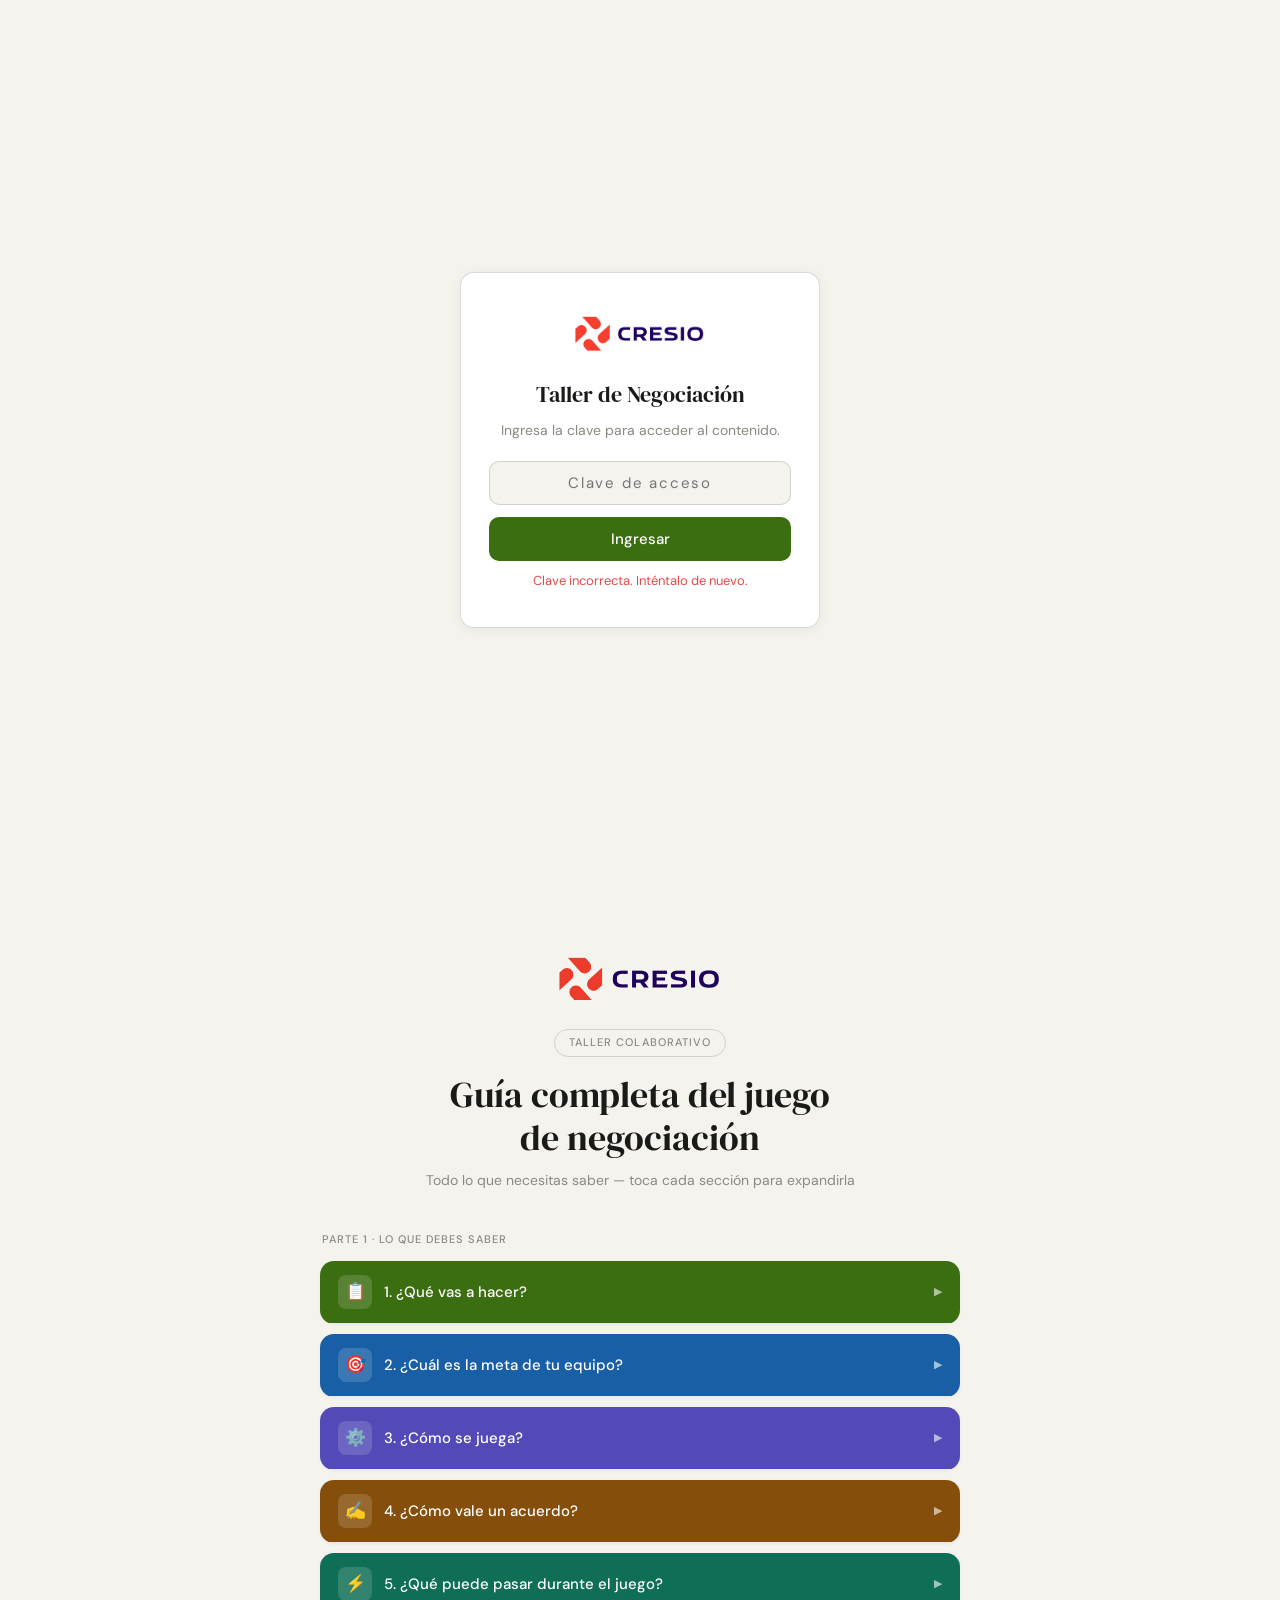
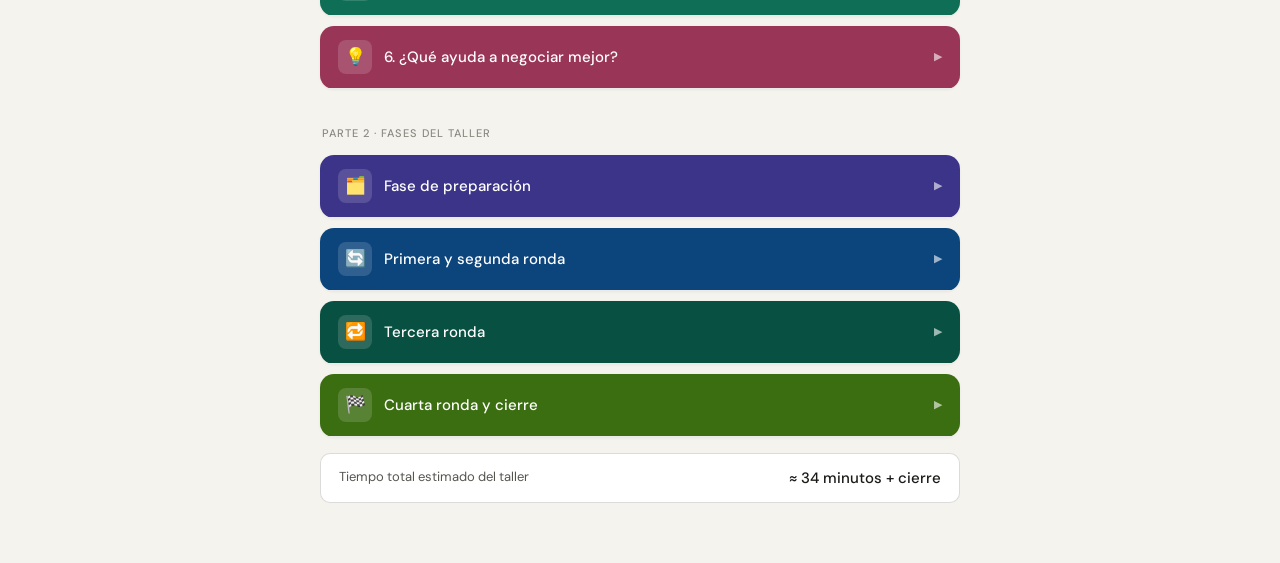
==== commit 1d3a6ef1: "Update index.html" ====
--- a/index.html
+++ b/index.html
@@ -19,17 +19,17 @@
       <input type="password" id="acceso-pwd" placeholder="Clave de acceso"
              onkeydown="if(event.key==='Enter') verificarAcceso()" />
       <button onclick="verificarAcceso()">Ingresar</button>
-      <div id="acceso-error" class="acceso-error hidden">Clave incorrecta. Inténtalo de nuevo.</div>
+      <div id="acceso-error" class="acceso-error">Clave incorrecta. Inténtalo de nuevo.</div>
     </div>
   </div>
 
-  <!-- ── Contenido principal (oculto hasta validar) ── -->
-  <div id="contenido-principal" class="hidden">
+  <!-- ── Contenido principal ── -->
+  <div id="contenido-principal">
 
     <div class="wrap">
 
       <div class="header">
-        <img src="LogoCresioPng.png" alt="Logo" class="logo" onerror="this.style.display='none'" />
+        <img src="LogoCresioPng.png" alt="Logo" class="logo" />
         <div class="header-tag">Taller colaborativo</div>
         <h1>Guía completa del juego<br>de negociación</h1>
         <p>Todo lo que necesitas saber — toca cada sección para expandirla</p>
@@ -248,8 +248,12 @@
   </div>
 
   <script>
-    // ── Clave de acceso — cámbiala por la que tú elijas ──
-    const CLAVE_ACCESO = "cresio2026";
+    // ── Cambia esta clave por la que tú elijas ──
+    const CLAVE_ACCESO = "cresio2025";
+
+    const pantallaAcceso   = document.getElementById('acceso-screen');
+    const contenido        = document.getElementById('contenido-principal');
+    const errorMsg         = document.getElementById('acceso-error');
 
     // Verificar si ya hay sesión activa en esta pestaña
     if (sessionStorage.getItem('taller_acceso') === 'ok') {
@@ -262,15 +266,15 @@
         sessionStorage.setItem('taller_acceso', 'ok');
         mostrarContenido();
       } else {
-        document.getElementById('acceso-error').classList.remove('hidden');
+        errorMsg.classList.add('visible');
         document.getElementById('acceso-pwd').value = '';
         document.getElementById('acceso-pwd').focus();
       }
     }
 
     function mostrarContenido() {
-      document.getElementById('acceso-screen').classList.add('hidden');
-      document.getElementById('contenido-principal').classList.remove('hidden');
+      pantallaAcceso.classList.add('oculto');
+      contenido.classList.add('visible');
     }
 
     function toggle(header) {
--- a/style.css
+++ b/style.css
@@ -57,11 +57,13 @@
   text-align: center;
   margin-bottom: 40px;
 }
+
 .logo {
-  display: block;
-  margin: 0 auto 20px;
   height: 60px;
   width: auto;
+  margin: 0 auto 20px;
+  display: block;
+  mix-blend-mode: multiply;
 }
 
 .header-tag {
@@ -123,9 +125,7 @@
   transition: opacity .15s;
 }
 
-.block-header:hover {
-  opacity: .9;
-}
+.block-header:hover { opacity: .9; }
 
 .icon {
   width: 34px;
@@ -152,9 +152,7 @@
   transition: transform .25s ease;
 }
 
-.chevron.open {
-  transform: rotate(90deg);
-}
+.chevron.open { transform: rotate(90deg); }
 
 /* ── Body ── */
 .block-body {
@@ -173,9 +171,7 @@
   padding: 16px 18px 18px;
 }
 
-.block-body ul {
-  padding-left: 18px;
-}
+.block-body ul { padding-left: 18px; }
 
 .block-body li {
   font-size: 14px;
@@ -240,14 +236,8 @@
   border-radius: 2px;
 }
 
-.step {
-  position: relative;
-  margin-bottom: 12px;
-}
-
-.step:last-child {
-  margin-bottom: 0;
-}
+.step { position: relative; margin-bottom: 12px; }
+.step:last-child { margin-bottom: 0; }
 
 .step-dot {
   position: absolute;
@@ -265,29 +255,13 @@
   gap: 8px;
 }
 
-.step-name {
-  font-size: 14px;
-  font-weight: 500;
-  color: var(--text-primary);
-}
-
-.step-time {
-  font-size: 12px;
-  color: var(--text-muted);
-  white-space: nowrap;
-  flex-shrink: 0;
-}
-
-.step-desc {
-  font-size: 12.5px;
-  color: var(--text-secondary);
-  margin-top: 2px;
-  line-height: 1.5;
-}
-
-.step-neg   .step-dot { background: #378ADD; }
-.step-eval  .step-dot { background: #1D9E75; }
-.step-prep  .step-dot { background: #EF9F27; }
+.step-name  { font-size: 14px; font-weight: 500; color: var(--text-primary); }
+.step-time  { font-size: 12px; color: var(--text-muted); white-space: nowrap; flex-shrink: 0; }
+.step-desc  { font-size: 12.5px; color: var(--text-secondary); margin-top: 2px; line-height: 1.5; }
+
+.step-neg    .step-dot { background: #378ADD; }
+.step-eval   .step-dot { background: #1D9E75; }
+.step-prep   .step-dot { background: #EF9F27; }
 .step-cierre .step-dot { background: #E24B4A; }
 
 /* ── Total bar ── */
@@ -302,16 +276,11 @@
   border: 1px solid var(--border-mid);
 }
 
-.total-label {
-  font-size: 13px;
-  color: var(--text-secondary);
-}
-
-.total-val {
-  font-size: 15px;
-  font-weight: 500;
-  color: var(--text-primary);
-}
+.total-label { font-size: 13px; color: var(--text-secondary); }
+.total-val   { font-size: 15px; font-weight: 500; color: var(--text-primary); }
+
+/* ── Hidden ── */
+.hidden { display: none !important; }
 
 /* ==============================
    COLORES POR BLOQUE — Parte 1
@@ -370,3 +339,91 @@
   .step-name { font-size: 13px; }
   .total-bar { flex-direction: column; gap: 4px; text-align: center; }
 }
+
+/* =============================================
+   PANTALLA DE ACCESO
+   ============================================= */
+#acceso-screen {
+  display: flex;
+  align-items: center;
+  justify-content: center;
+  min-height: 100vh;
+  padding: 20px;
+  background: var(--bg);
+}
+
+.acceso-box {
+  background: var(--surface);
+  border: 1px solid var(--border-mid);
+  border-radius: var(--radius-lg);
+  padding: 36px 28px;
+  width: 100%;
+  max-width: 360px;
+  text-align: center;
+  box-shadow: 0 2px 12px rgba(0,0,0,0.06);
+}
+
+.acceso-logo-wrap {
+  display: flex;
+  justify-content: center;
+  margin-bottom: 20px;
+}
+
+.acceso-logo {
+  height: 48px;
+  width: auto;
+  mix-blend-mode: multiply;
+}
+
+.acceso-box h2 {
+  font-family: var(--font-display);
+  font-size: 22px;
+  font-weight: 400;
+  margin-bottom: 8px;
+  color: var(--text-primary);
+}
+
+.acceso-box p {
+  font-size: 14px;
+  color: var(--text-muted);
+  margin-bottom: 20px;
+  line-height: 1.5;
+}
+
+.acceso-box input {
+  width: 100%;
+  padding: 11px 14px;
+  border: 1px solid var(--border-mid);
+  border-radius: var(--radius-md);
+  background: var(--bg);
+  color: var(--text-primary);
+  font-family: var(--font-body);
+  font-size: 15px;
+  outline: none;
+  margin-bottom: 12px;
+  text-align: center;
+  letter-spacing: .12em;
+  transition: border-color .2s;
+}
+
+.acceso-box input:focus { border-color: #3B6D11; }
+
+.acceso-box button {
+  width: 100%;
+  padding: 12px;
+  background: #3B6D11;
+  color: #fff;
+  border: none;
+  border-radius: var(--radius-md);
+  font-family: var(--font-body);
+  font-size: 15px;
+  font-weight: 500;
+  cursor: pointer;
+  transition: opacity .2s;
+}
+
+.acceso-box button:hover  { opacity: .88; }
+.acceso-box button:active { opacity: .75; }
+
+.acceso-error { margin-top: 10px; font-size: 13px; color: #E24B4A; }
+.acceso-error.hidden { display: none; }
